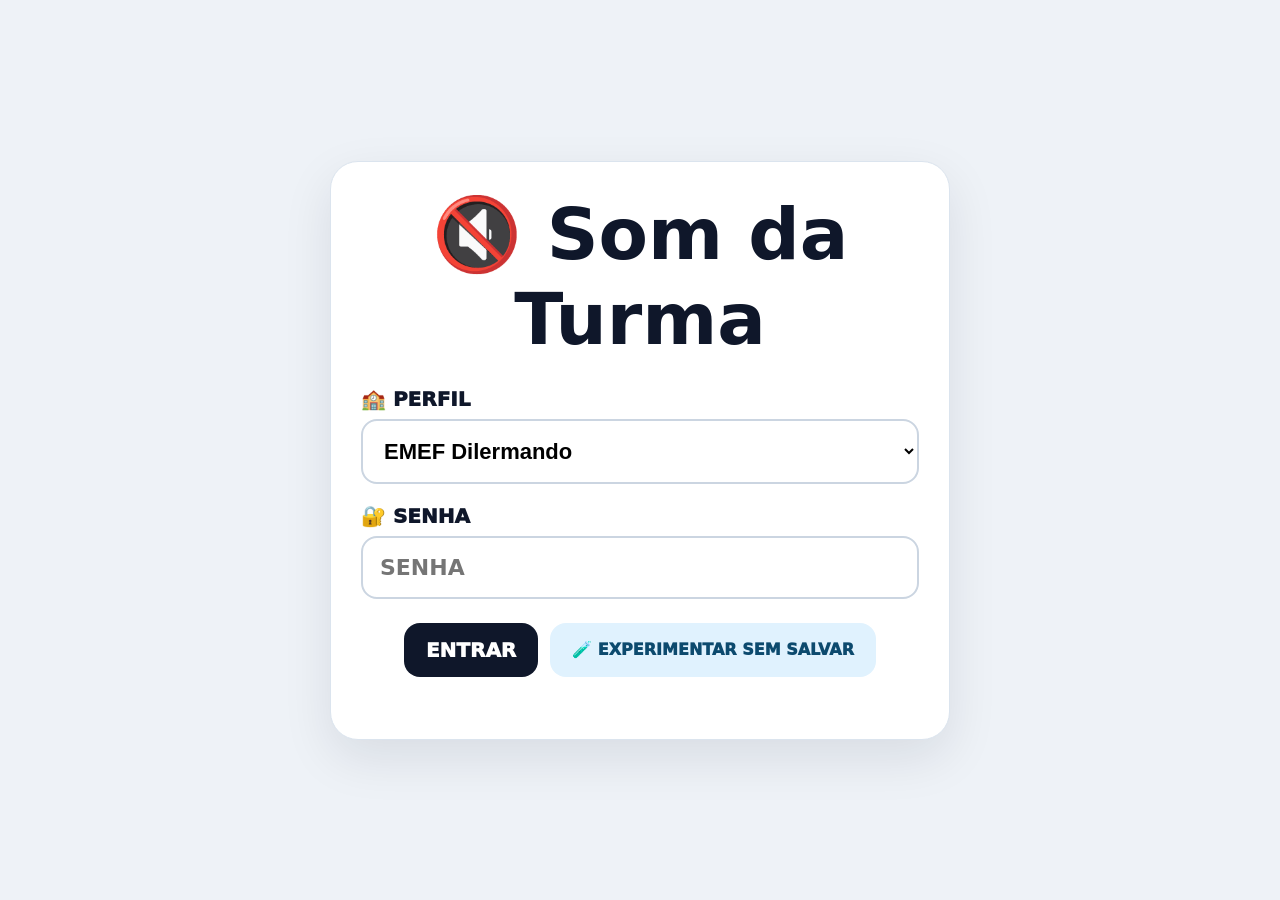
==== barulho/index.html @ f48dbd02 "Força atualização dos scripts do Som da Turma" ====
<!DOCTYPE html>
<html lang="pt-BR">
<head>
<meta charset="UTF-8">
<meta name="viewport" content="width=device-width,initial-scale=1">
<meta name="theme-color" content="#14532d">
<title>Som da Turma • LED</title>
<style>
:root{--quiet:#15803d;--talk:#ca8a04;--loud:#b91c1c;--listen:#2563eb;--ink:#0f172a;--line:#dbe4ee}
*{box-sizing:border-box}html,body{margin:0;min-height:100%;font-family:system-ui,-apple-system,Segoe UI,Roboto,Arial,sans-serif;color:var(--ink)}button,input{font:inherit}button{cursor:pointer}.hidden{display:none!important}body{min-height:100vh;background:#eef2f7}.screen{min-height:100vh}
.setup,.summary{display:grid;place-items:center;padding:28px}.panel{width:min(860px,100%);background:#fff;border:1px solid var(--line);border-radius:28px;padding:30px;box-shadow:0 18px 50px #0f172a18}.panel h1{font-size:clamp(42px,7vw,72px);margin:0 0 26px;text-align:center}.field{display:grid;gap:8px;margin-bottom:20px}.field label{font-weight:950;font-size:20px}.field input[type=text]{width:100%;padding:18px;border:2px solid #cbd5e1;border-radius:16px;font-size:30px;font-weight:950;text-transform:uppercase;text-align:center}.field input:focus{outline:3px solid #93c5fd;border-color:#2563eb}.sensitivity{display:grid;grid-template-columns:auto 1fr auto;gap:12px;align-items:center;font-size:28px;font-weight:950}.sensitivity input{width:100%}.legend{display:grid;grid-template-columns:repeat(4,1fr);gap:10px;margin-top:22px}.legend-item{border-radius:18px;color:#fff;padding:18px 8px;font-weight:950;font-size:clamp(15px,2.1vw,22px);text-align:center}.quiet{background:var(--quiet)}.talk{background:var(--talk)}.loud{background:var(--loud)}.listen{background:var(--listen)}.actions{display:flex;justify-content:center;gap:12px;flex-wrap:wrap;margin-top:24px}.btn{border:0;border-radius:16px;padding:15px 22px;font-weight:950}.btn.primary{background:#0f172a;color:#fff;font-size:20px}.btn.secondary{background:#e2e8f0;color:#0f172a}.status-note{margin-top:12px;font-size:12px;color:#64748b;text-align:center}.status-note.online{color:#166534}.status-note.offline{color:#92400e}.mic-error{background:#fee2e2;border:1px solid #fecaca;color:#991b1b;border-radius:14px;padding:12px 14px;margin-top:14px;font-weight:900;text-align:center}
.monitor{position:relative;overflow:hidden;color:#fff;background:var(--quiet);transition:background .25s ease}.monitor.state-quiet{background:var(--quiet)}.monitor.state-talk{background:var(--talk)}.monitor.state-loud{background:var(--loud)}.monitor.state-listen{background:var(--listen)}.monitor-inner{min-height:100vh;display:grid;grid-template-rows:auto 1fr auto;padding:18px 24px 22px}.topbar{display:grid;grid-template-columns:1fr auto 1fr;align-items:center;gap:16px}.room-label,.timer,.record-live{font-weight:950;text-shadow:0 2px 8px #0003}.room-label{font-size:clamp(22px,3vw,38px)}.timer{text-align:center;font-size:clamp(28px,3.6vw,48px);font-variant-numeric:tabular-nums}.record-live{text-align:right;font-size:clamp(17px,2.2vw,28px)}.center{display:grid;place-items:center;text-align:center;padding:30px 10px}.state-copy h2{font-size:clamp(58px,11vw,145px);line-height:.94;margin:0;text-shadow:0 6px 22px #0002;letter-spacing:-.04em}.state-copy p{font-size:clamp(26px,3.5vw,48px);font-weight:950;margin:24px 0 0}.bottom{display:grid;gap:12px}.meter-shell{height:24px;background:#ffffff45;border:2px solid #ffffff88;border-radius:999px;overflow:hidden}.meter-fill{height:100%;width:0;background:#fff;border-radius:999px;transition:width .08s linear}.teacher-tools{display:flex;justify-content:space-between;align-items:center;gap:12px;flex-wrap:wrap}.mini{border:1px solid #ffffff80;background:#00000020;color:#fff;border-radius:12px;padding:10px 13px;font-weight:950}.point-live{font-size:clamp(16px,2vw,24px);font-weight:950}.settings{position:absolute;right:20px;bottom:82px;width:min(390px,calc(100% - 40px));background:#fff;color:#0f172a;border-radius:18px;padding:18px;box-shadow:0 16px 50px #0004;z-index:5}.settings h3{margin:0 0 12px;font-size:22px}
.overlay{position:fixed;inset:0;display:grid;place-items:center;background:#7f1d1d;color:#fff;z-index:20;padding:24px;text-align:center}.stop-card{width:min(850px,100%)}.stop-icon{font-size:84px}.stop-card h2{font-size:clamp(60px,11vw,135px);line-height:.9;margin:8px 0 16px}.stop-card p{font-size:clamp(30px,4vw,54px);font-weight:950;line-height:1.1;margin:0 auto 24px}.stop-card .btn{font-size:24px;background:#fff;color:#7f1d1d;padding:16px 26px}.stop-stats{display:flex;justify-content:center;gap:12px;flex-wrap:wrap;margin:0 0 22px}.pill{background:#ffffff1f;border:1px solid #ffffff55;border-radius:999px;padding:8px 13px;font-weight:900}
.summary .panel{width:min(980px,100%)}.summary h1{text-align:left;margin-bottom:12px}.result-banner{border-radius:22px;padding:22px;margin:12px 0 18px;color:#fff}.result-banner.win{background:#166534}.result-banner.no-point{background:#475569}.result-banner h2{font-size:clamp(32px,5vw,52px);margin:0 0 4px}.result-banner p{margin:0;font-size:20px;font-weight:900}.stats{display:grid;grid-template-columns:repeat(4,1fr);gap:12px}.stat{background:#f8fafc;border:1px solid var(--line);border-radius:18px;padding:16px;text-align:center}.stat b{display:block;font-size:clamp(25px,4vw,40px);font-variant-numeric:tabular-nums}.stat span{font-size:13px;color:#64748b;font-weight:950}
.rank-screen{padding:28px;background:#eef2f7}.rank-wrap{max-width:1100px;margin:auto}.rank-head{display:flex;justify-content:space-between;gap:12px;align-items:center;margin-bottom:18px}.rank-head h1{margin:0;font-size:clamp(38px,6vw,64px)}.rank-grid{display:grid;grid-template-columns:1fr 1fr;gap:16px}.rank-card{background:#fff;border:1px solid var(--line);border-radius:22px;padding:18px}.rank-card h2{margin:0 0 12px;font-size:26px}.rank-row{display:grid;grid-template-columns:46px 1fr auto;gap:10px;align-items:center;padding:13px 8px;border-top:1px solid #e2e8f0}.rank-row:first-of-type{border-top:0}.rank-pos{font-weight:950;color:#64748b}.rank-room{font-weight:950;font-size:22px}.rank-data{text-align:right;font-size:20px;font-weight:950}.hint{font-size:12px;color:#64748b}.empty{padding:22px;color:#64748b;text-align:center}
@media(max-width:760px){.legend,.rank-grid{grid-template-columns:1fr 1fr}.stats{grid-template-columns:1fr 1fr}.topbar{grid-template-columns:1fr auto}.record-live{grid-column:1/-1;text-align:left}.monitor-inner{padding:14px}.state-copy h2{font-size:17vw}.panel{padding:20px;border-radius:22px}}
@media(prefers-reduced-motion:reduce){*{transition:none!important}}
</style>
</head>
<body>
<section id="setup" class="screen setup">
 <div class="panel">
  <h1>🔇 Som da turma</h1>
  <div class="field"><label for="roomInput">🏫 TURMA</label><input id="roomInput" type="text" list="rooms" maxlength="12" placeholder="4A" autocomplete="off"><datalist id="rooms"><option>1A</option><option>1B</option><option>1C</option><option>1D</option><option>2A</option><option>2B</option><option>3A</option><option>3B</option><option>3C</option><option>4A</option><option>4B</option><option>4C</option><option>4D</option><option>5A</option><option>5B</option><option>5C</option></datalist></div>
  <div class="field"><label for="sensitivity">🎙️ MICROFONE</label><div class="sensitivity"><span>−</span><input id="sensitivity" type="range" min="0" max="100" value="55"><span>+</span></div></div>
  <div class="legend"><div class="legend-item quiet">🤫 SILÊNCIO</div><div class="legend-item talk">💬 CONVERSA</div><div class="legend-item loud">🔊 MUITO ALTO</div><div class="legend-item listen">👂 OUVIR</div></div>
  <div id="micError" class="mic-error hidden"></div>
  <div class="actions"><button id="startBtn" class="btn primary">▶ COMEÇAR</button><button id="rankingBtn" class="btn secondary">🏆 RANKING</button></div><div id="dbStatus" class="status-note">● ...</div>
 </div>
</section>

<section id="monitor" class="screen monitor state-quiet hidden" aria-live="polite">
 <div class="monitor-inner">
  <div class="topbar"><div id="roomLabel" class="room-label">Turma</div><div id="timer" class="timer">00:00</div><div class="record-live">🤫 RECORDE <span id="liveRecord">00:00</span></div></div>
  <div class="center"><div class="state-copy"><h2 id="stateTitle">🤫 SILÊNCIO</h2><p id="stateSubtitle">MUITO BEM!</p></div></div>
  <div class="bottom"><div class="meter-shell"><div id="meterFill" class="meter-fill"></div></div><div class="teacher-tools"><div id="pointLive" class="point-live">⭐ PONTO VALENDO</div><div><button id="pauseBtn" class="mini">⏸ PAUSAR</button> <button id="settingsBtn" class="mini">⚙️</button> <button id="finishBtn" class="mini">⏹ ENCERRAR</button></div></div></div>
 </div>
 <div id="settingsPanel" class="settings hidden"><h3>⚙️ MICROFONE</h3><div class="field"><label for="sensitivityLive">Sensibilidade</label><div class="sensitivity"><span>−</span><input id="sensitivityLive" type="range" min="0" max="100" value="55"><span>+</span></div></div><div class="actions"><button id="closeSettingsBtn" class="btn secondary">FECHAR</button></div></div>
</section>

<div id="stopOverlay" class="overlay hidden"><div class="stop-card"><div class="stop-icon">⛔</div><h2>AULA PARADA</h2><p>MUITO BARULHO!</p><div class="stop-stats"><span class="pill">🏫 <b id="stopRoom"></b></span><span class="pill">⛔ <b id="stopCount">1</b></span></div><button id="releaseBtn" class="btn">▶ CONTINUAR</button><div style="margin-top:12px"><button id="finishBlockedBtn" class="mini">⏹ ENCERRAR</button></div></div></div>

<section id="summary" class="screen summary hidden"><div class="panel"><h1 id="summaryRoom">Turma</h1><div id="resultBanner" class="result-banner"><h2 id="resultTitle"></h2><p id="resultText"></p></div><div class="stats"><div class="stat"><b id="summaryRecord">00:00</b><span>🤫 RECORDE</span></div><div class="stat"><b id="summaryQuiet">0%</b><span>🟢 SILÊNCIO</span></div><div class="stat"><b id="summaryStops">0</b><span>⛔ PARADAS</span></div><div class="stat"><b id="summaryDuration">00:00</b><span>⏱️ TEMPO</span></div></div><div class="actions"><button id="newBtn" class="btn primary">▶ NOVA AULA</button><button id="summaryRankingBtn" class="btn secondary">🏆 RANKING</button></div><div id="saveStatus" class="status-note"></div></div></section>

<section id="ranking" class="screen rank-screen hidden"><div class="rank-wrap"><div class="rank-head"><h1>🏆 RANKING</h1><button id="backBtn" class="btn secondary">← VOLTAR</button></div><div class="rank-grid"><div class="rank-card"><h2>⭐ PONTOS</h2><div id="pointsRanking"></div></div><div class="rank-card"><h2>🤫 RECORDES</h2><div id="recordRanking"></div></div></div><div id="rankStatus" class="status-note"></div></div></section>

<script>
const SUPABASE_URL='https://eyfmhnlzduoobdmwexmc.supabase.co',SUPABASE_KEY='sb_publishable_as-eMTlem4cWd29PVNFAhg_uVLIqZKu',SUPABASE_TABLE='invencoes_ranking',LOCAL_KEY='led_noise_sessions_v1',PREFIX='R|';
const els={setup:document.getElementById('setup'),monitor:document.getElementById('monitor'),summary:document.getElementById('summary'),ranking:document.getElementById('ranking')};
let stream=null,audioCtx=null,analyser=null,dataArray=null,raf=0,active=false,blocked=false,paused=false;
let room='',startAt=0,lastFrame=0,smoothed=0,currentState='quiet',nonQuietSince=0,loudSince=0,unlockGraceUntil=0;
let quietMs=0,measuredMs=0,quietStreakStart=0,maxQuietMs=0,stops=0,pointEligible=true,sensitivity=55;
function show(id){Object.entries(els).forEach(([k,v])=>v.classList.toggle('hidden',k!==id))}
function fmt(ms){const sec=Math.max(0,Math.floor(ms/1000)),m=Math.floor(sec/60),s=sec%60;return`${String(m).padStart(2,'0')}:${String(s).padStart(2,'0')}`}
function sanitizeRoom(v){return String(v||'').trim().toUpperCase().replace(/\|/g,'').replace(/\s+/g,' ').slice(0,12)}
function sessionId(){return Date.now().toString(36)+Math.random().toString(36).slice(2,7)}
function localSessions(){try{const x=JSON.parse(localStorage.getItem(LOCAL_KEY)||'[]');return Array.isArray(x)?x:[]}catch(e){return[]}}
function writeLocal(rows){try{localStorage.setItem(LOCAL_KEY,JSON.stringify(rows.slice(-500)))}catch(e){}}
function thresholds(){const f=1.7-(sensitivity/100)*1.12;return{quiet:.028*f,loud:.082*f}}
function setSensitivity(v){sensitivity=Number(v);document.getElementById('sensitivity').value=sensitivity;document.getElementById('sensitivityLive').value=sensitivity}
function endQuietStreak(now=performance.now()){if(quietStreakStart){maxQuietMs=Math.max(maxQuietMs,now-quietStreakStart);quietStreakStart=0}}
function paint(state){const m=els.monitor,title=document.getElementById('stateTitle'),sub=document.getElementById('stateSubtitle');m.classList.remove('state-quiet','state-talk','state-loud','state-listen');m.classList.add('state-'+state);if(state==='quiet'){title.textContent='🤫 SILÊNCIO';sub.textContent='MUITO BEM!'}if(state==='talk'){title.textContent='💬 CONVERSA';sub.textContent='MAIS BAIXO'}if(state==='loud'){title.textContent='🔊 MUITO ALTO';sub.textContent='ABAIXE O SOM!'}if(state==='listen'){title.textContent='👂 OUVIR';sub.textContent='FIQUE ATENTO'}}
function setState(state,now=performance.now()){if(currentState===state)return;if(currentState==='quiet')endQuietStreak(now);currentState=state;paint(state);if(state==='quiet'){quietStreakStart=now;nonQuietSince=0}if(state==='talk'||state==='loud'){if(!nonQuietSince)nonQuietSince=now}}
function updatePoint(now){if(pointEligible&&nonQuietSince&&now-nonQuietSince>2000){pointEligible=false;document.getElementById('pointLive').textContent='❌ SEM PONTO'}}
function levelPercent(){const t=thresholds();return Math.min(100,Math.max(1,(smoothed/(t.loud*1.45))*100))}
function beep(){try{if(!audioCtx)return;audioCtx.resume?.();const now=audioCtx.currentTime;[0,.18].forEach((d,i)=>{const o=audioCtx.createOscillator(),g=audioCtx.createGain();o.connect(g);g.connect(audioCtx.destination);o.frequency.value=i?520:760;g.gain.setValueAtTime(.0001,now+d);g.gain.exponentialRampToValueAtTime(.15,now+d+.015);g.gain.exponentialRampToValueAtTime(.0001,now+d+.14);o.start(now+d);o.stop(now+d+.16)})}catch(e){}}
function triggerStop(){if(blocked||paused)return;blocked=true;stops++;pointEligible=false;endQuietStreak();beep();document.getElementById('pointLive').textContent='❌ SEM PONTO';document.getElementById('stopRoom').textContent=room;document.getElementById('stopCount').textContent=stops;document.getElementById('stopOverlay').classList.remove('hidden')}
function releaseStop(){document.getElementById('stopOverlay').classList.add('hidden');blocked=false;loudSince=0;nonQuietSince=0;unlockGraceUntil=performance.now()+1800;currentState='quiet';quietStreakStart=performance.now();paint('quiet')}
function togglePause(){if(!active||blocked)return;const now=performance.now();paused=!paused;document.getElementById('settingsPanel').classList.add('hidden');if(paused){endQuietStreak(now);nonQuietSince=0;loudSince=0;currentState='listen';paint('listen');document.getElementById('pauseBtn').textContent='▶ VOLTAR';document.getElementById('meterFill').style.width='0%'}else{unlockGraceUntil=now+1500;nonQuietSince=0;loudSince=0;smoothed=0;currentState='quiet';quietStreakStart=now;paint('quiet');document.getElementById('pauseBtn').textContent='⏸ PAUSAR'}}
function loop(now){if(!active)return;raf=requestAnimationFrame(loop);document.getElementById('timer').textContent=fmt(now-startAt);const delta=Math.min(100,Math.max(0,now-lastFrame));lastFrame=now;if(blocked||paused)return;measuredMs+=delta;analyser.getByteTimeDomainData(dataArray);let sum=0;for(let i=0;i<dataArray.length;i++){const x=(dataArray[i]-128)/128;sum+=x*x}smoothed=smoothed*.82+Math.sqrt(sum/dataArray.length)*.18;const t=thresholds(),state=smoothed<t.quiet?'quiet':smoothed<t.loud?'talk':'loud';setState(state,now);document.getElementById('meterFill').style.width=levelPercent()+'%';if(state==='quiet'){quietMs+=delta;if(!quietStreakStart)quietStreakStart=now;maxQuietMs=Math.max(maxQuietMs,now-quietStreakStart);loudSince=0}else if(state==='loud'){if(!loudSince)loudSince=now;if(now>unlockGraceUntil&&now-loudSince>900)triggerStop()}else loudSince=0;updatePoint(now);document.getElementById('liveRecord').textContent=fmt(maxQuietMs)}
async function startLesson(){const input=sanitizeRoom(document.getElementById('roomInput').value),err=document.getElementById('micError');err.classList.add('hidden');if(!input){err.textContent='🏫 ESCOLHA A TURMA';err.classList.remove('hidden');return}room=input;setSensitivity(document.getElementById('sensitivity').value);try{if(document.documentElement.requestFullscreen&&!document.fullscreenElement)document.documentElement.requestFullscreen().catch(()=>{});stream=await navigator.mediaDevices.getUserMedia({audio:{echoCancellation:false,noiseSuppression:false,autoGainControl:false}});const C=window.AudioContext||window.webkitAudioContext;audioCtx=new C();await audioCtx.resume();const source=audioCtx.createMediaStreamSource(stream);analyser=audioCtx.createAnalyser();analyser.fftSize=2048;analyser.smoothingTimeConstant=.15;source.connect(analyser);dataArray=new Uint8Array(analyser.fftSize)}catch(e){err.textContent='🎙️ LIBERE O MICROFONE E TENTE DE NOVO';err.classList.remove('hidden');if(document.fullscreenElement)document.exitFullscreen?.();return}active=true;blocked=false;paused=false;stops=0;pointEligible=true;quietMs=0;measuredMs=0;maxQuietMs=0;smoothed=0;nonQuietSince=0;loudSince=0;unlockGraceUntil=0;currentState='quiet';startAt=performance.now();lastFrame=startAt;quietStreakStart=startAt;document.getElementById('roomLabel').textContent='🏫 '+room;document.getElementById('pointLive').textContent='⭐ PONTO VALENDO';document.getElementById('pauseBtn').textContent='⏸ PAUSAR';document.getElementById('liveRecord').textContent='00:00';document.getElementById('meterFill').style.width='0%';paint('quiet');show('monitor');raf=requestAnimationFrame(loop)}
function stopAudio(){active=false;cancelAnimationFrame(raf);if(stream){stream.getTracks().forEach(t=>t.stop());stream=null}if(audioCtx){audioCtx.close?.();audioCtx=null}}
async function finishLesson(){if(!active)return;const now=performance.now();if(!paused&&!blocked&&currentState==='quiet')endQuietStreak(now);const duration=now-startAt;stopAudio();document.getElementById('stopOverlay').classList.add('hidden');blocked=false;paused=false;if(document.fullscreenElement)document.exitFullscreen?.();const record=Math.round(maxQuietMs/1000),quietPct=measuredMs?Math.min(100,Math.round(quietMs/measuredMs*100)):0,point=pointEligible?1:0,s={id:sessionId(),room,point,record,duration:Math.round(duration/1000),quietPct,stops,ts:Date.now(),synced:false};const rows=localSessions();rows.push(s);writeLocal(rows);document.getElementById('summaryRoom').textContent='🏫 '+room;const banner=document.getElementById('resultBanner');banner.className='result-banner '+(point?'win':'no-point');document.getElementById('resultTitle').textContent=point?'⭐ +1 PONTO!':'FIM DA AULA';document.getElementById('resultText').textContent=point?'PARABÉNS, TURMA!':'VAMOS TENTAR DE NOVO!';document.getElementById('summaryRecord').textContent=fmt(record*1000);document.getElementById('summaryQuiet').textContent=quietPct+'%';document.getElementById('summaryStops').textContent=stops;document.getElementById('summaryDuration').textContent=fmt(duration);show('summary');document.getElementById('saveStatus').textContent='SALVANDO...';try{await saveOnline(s);markSynced(s.id);document.getElementById('saveStatus').textContent='✅ SALVO';document.getElementById('saveStatus').className='status-note online'}catch(e){document.getElementById('saveStatus').textContent='💾 SALVO NESTE COMPUTADOR';document.getElementById('saveStatus').className='status-note offline'}}
function encodedName(s){return`${PREFIX}${s.room}|${s.point}|${Math.max(0,Math.floor(s.record))}|${String(s.id).slice(-8)}`}
async function saveOnline(s){const r=await fetch(`${SUPABASE_URL}/rest/v1/${SUPABASE_TABLE}`,{method:'POST',headers:{apikey:SUPABASE_KEY,'Content-Type':'application/json',Prefer:'return=minimal'},body:JSON.stringify({nome:encodedName(s),pontos:s.point})});if(!r.ok)throw new Error('save '+r.status)}
function markSynced(id){const rows=localSessions(),x=rows.find(s=>s.id===id);if(x){x.synced=true;writeLocal(rows)}}
async function syncPending(){for(const s of localSessions().filter(x=>!x.synced)){try{await saveOnline(s);markSynced(s.id)}catch(e){break}}}
async function onlineSessions(){const q=new URLSearchParams({select:'nome,pontos,criado_em',nome:'like.R|*',order:'criado_em.desc',limit:'2000'}),r=await fetch(`${SUPABASE_URL}/rest/v1/${SUPABASE_TABLE}?${q}`,{headers:{apikey:SUPABASE_KEY}});if(!r.ok)throw new Error('load '+r.status);return(await r.json()).map(row=>{const p=String(row.nome||'').split('|');return p[0]==='R'&&p.length>=4?{room:sanitizeRoom(p[1]),point:Number(p[2])===1?1:0,record:Number(p[3])||0,ts:row.criado_em||0}:null}).filter(Boolean)}
function aggregate(rows){const map=new Map();for(const s of rows){if(!s.room)continue;const k=s.room.toUpperCase(),x=map.get(k)||{room:k,points:0,record:0,lessons:0};x.points+=Number(s.point)||0;x.record=Math.max(x.record,Number(s.record)||0);x.lessons++;map.set(k,x)}return[...map.values()]}
function drawRows(id,rows,mode){const box=document.getElementById(id);box.innerHTML='';if(!rows.length){box.innerHTML='<div class="empty">SEM RESULTADOS</div>';return}rows.forEach((x,i)=>{const r=document.createElement('div');r.className='rank-row';r.innerHTML=`<div class="rank-pos">${i+1}º</div><div class="rank-room">${x.room}<div class="hint">${x.lessons} aula${x.lessons===1?'':'s'}</div></div><div class="rank-data">${mode==='points'?`${x.points} ⭐`:fmt(x.record*1000)}</div>`;box.appendChild(r)})}
async function renderRanking(){show('ranking');const status=document.getElementById('rankStatus');status.textContent='...';let rows;try{await syncPending();rows=await onlineSessions();status.textContent='● ONLINE';status.className='status-note online'}catch(e){rows=localSessions();status.textContent='● NESTE COMPUTADOR';status.className='status-note offline'}const agg=aggregate(rows),points=[...agg].sort((a,b)=>b.points-a.points||b.record-a.record||a.room.localeCompare(b.room,'pt-BR')),records=[...agg].sort((a,b)=>b.record-a.record||b.points-a.points||a.room.localeCompare(b.room,'pt-BR'));drawRows('pointsRanking',points,'points');drawRows('recordRanking',records,'record')}
async function checkOnline(){const s=document.getElementById('dbStatus');try{const q=new URLSearchParams({select:'nome',limit:'1'}),r=await fetch(`${SUPABASE_URL}/rest/v1/${SUPABASE_TABLE}?${q}`,{headers:{apikey:SUPABASE_KEY}});if(!r.ok)throw 0;s.textContent='● ONLINE';s.className='status-note online';syncPending()}catch(e){s.textContent='● NESTE COMPUTADOR';s.className='status-note offline'}}
document.getElementById('startBtn').onclick=startLesson;document.getElementById('rankingBtn').onclick=renderRanking;document.getElementById('summaryRankingBtn').onclick=renderRanking;document.getElementById('backBtn').onclick=()=>show('setup');document.getElementById('newBtn').onclick=()=>{document.getElementById('roomInput').value=room;show('setup')};document.getElementById('pauseBtn').onclick=togglePause;document.getElementById('finishBtn').onclick=finishLesson;document.getElementById('finishBlockedBtn').onclick=finishLesson;document.getElementById('releaseBtn').onclick=releaseStop;document.getElementById('settingsBtn').onclick=()=>document.getElementById('settingsPanel').classList.toggle('hidden');document.getElementById('closeSettingsBtn').onclick=()=>document.getElementById('settingsPanel').classList.add('hidden');document.getElementById('sensitivity').oninput=e=>setSensitivity(e.target.value);document.getElementById('sensitivityLive').oninput=e=>setSensitivity(e.target.value);document.getElementById('roomInput').addEventListener('keydown',e=>{if(e.key==='Enter')startLesson()});window.addEventListener('beforeunload',e=>{if(active){e.preventDefault();e.returnValue=''}});checkOnline();
</script>
<script src="control-sync.js?v=20260921-4"></script>
</body>
</html>
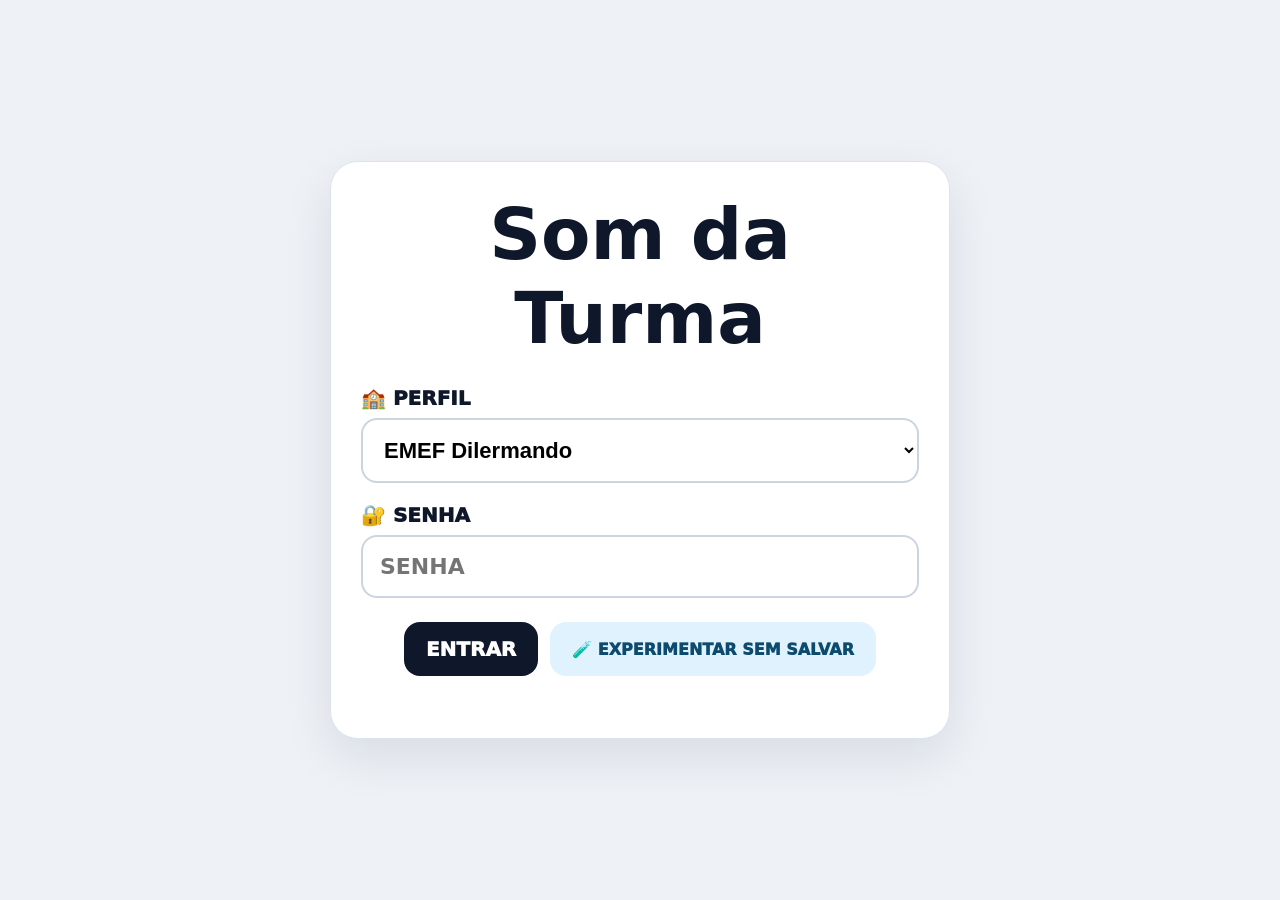
==== commit c70341e7: "Remove ícone do título e atualiza versão" ====
--- a/barulho/index.html
+++ b/barulho/index.html
@@ -20,7 +20,7 @@
 <body>
 <section id="setup" class="screen setup">
  <div class="panel">
-  <h1>🔇 Som da turma</h1>
+  <h1>Som da Turma</h1>
   <div class="field"><label for="roomInput">🏫 TURMA</label><input id="roomInput" type="text" list="rooms" maxlength="12" placeholder="4A" autocomplete="off"><datalist id="rooms"><option>1A</option><option>1B</option><option>1C</option><option>1D</option><option>2A</option><option>2B</option><option>3A</option><option>3B</option><option>3C</option><option>4A</option><option>4B</option><option>4C</option><option>4D</option><option>5A</option><option>5B</option><option>5C</option></datalist></div>
   <div class="field"><label for="sensitivity">🎙️ MICROFONE</label><div class="sensitivity"><span>−</span><input id="sensitivity" type="range" min="0" max="100" value="55"><span>+</span></div></div>
   <div class="legend"><div class="legend-item quiet">🤫 SILÊNCIO</div><div class="legend-item talk">💬 CONVERSA</div><div class="legend-item loud">🔊 MUITO ALTO</div><div class="legend-item listen">👂 OUVIR</div></div>
@@ -82,6 +82,6 @@
 async function checkOnline(){const s=document.getElementById('dbStatus');try{const q=new URLSearchParams({select:'nome',limit:'1'}),r=await fetch(`${SUPABASE_URL}/rest/v1/${SUPABASE_TABLE}?${q}`,{headers:{apikey:SUPABASE_KEY}});if(!r.ok)throw 0;s.textContent='● ONLINE';s.className='status-note online';syncPending()}catch(e){s.textContent='● NESTE COMPUTADOR';s.className='status-note offline'}}
 document.getElementById('startBtn').onclick=startLesson;document.getElementById('rankingBtn').onclick=renderRanking;document.getElementById('summaryRankingBtn').onclick=renderRanking;document.getElementById('backBtn').onclick=()=>show('setup');document.getElementById('newBtn').onclick=()=>{document.getElementById('roomInput').value=room;show('setup')};document.getElementById('pauseBtn').onclick=togglePause;document.getElementById('finishBtn').onclick=finishLesson;document.getElementById('finishBlockedBtn').onclick=finishLesson;document.getElementById('releaseBtn').onclick=releaseStop;document.getElementById('settingsBtn').onclick=()=>document.getElementById('settingsPanel').classList.toggle('hidden');document.getElementById('closeSettingsBtn').onclick=()=>document.getElementById('settingsPanel').classList.add('hidden');document.getElementById('sensitivity').oninput=e=>setSensitivity(e.target.value);document.getElementById('sensitivityLive').oninput=e=>setSensitivity(e.target.value);document.getElementById('roomInput').addEventListener('keydown',e=>{if(e.key==='Enter')startLesson()});window.addEventListener('beforeunload',e=>{if(active){e.preventDefault();e.returnValue=''}});checkOnline();
 </script>
-<script src="control-sync.js?v=20260921-4"></script>
+<script src="control-sync.js?v=20260921-7"></script>
 </body>
 </html>
